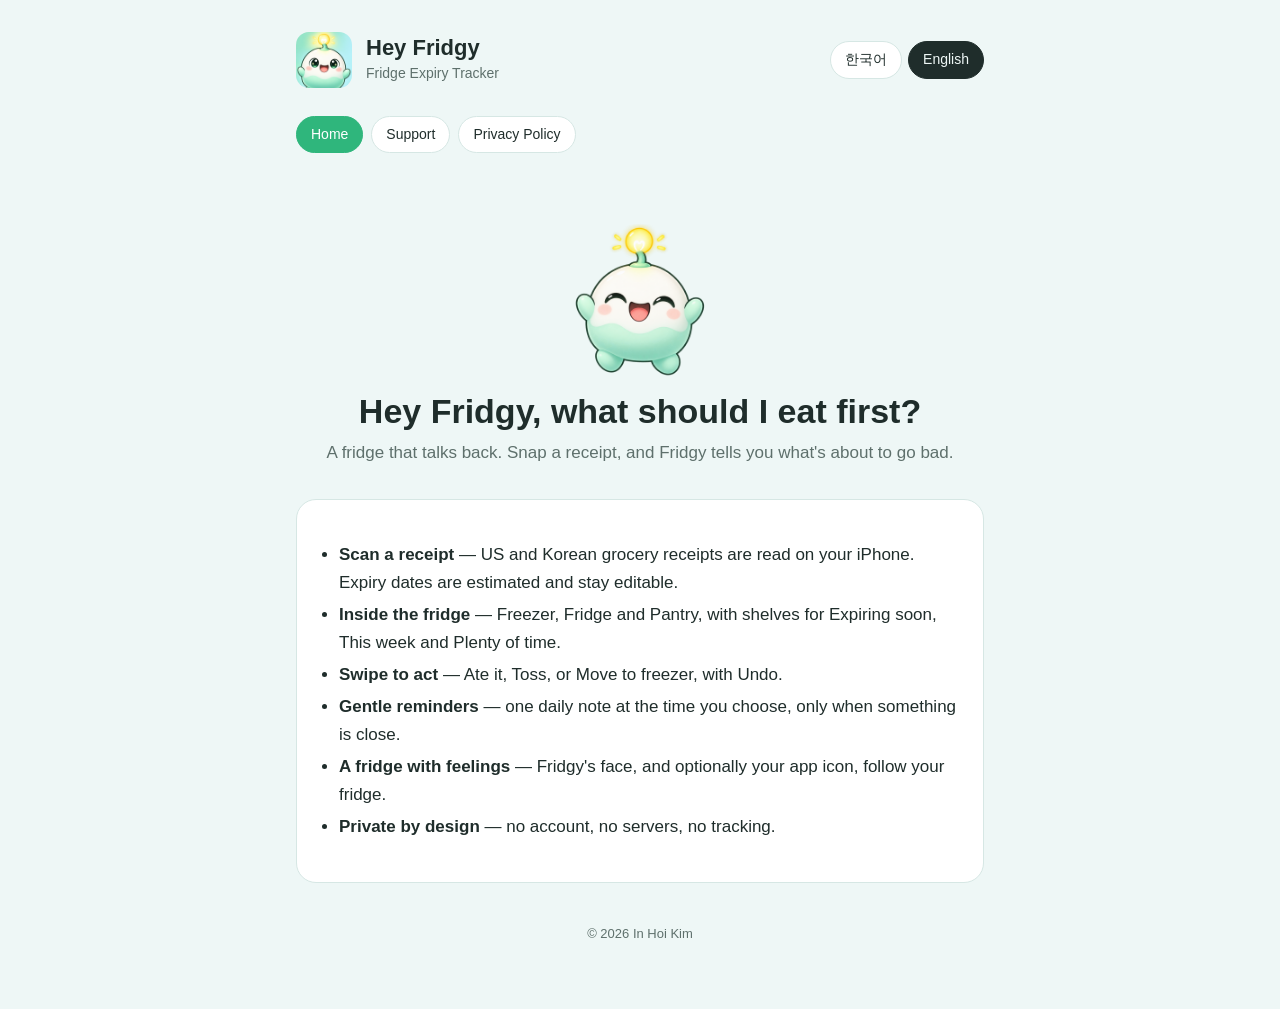
==== index.html @ ad00b65f "add heyfridgy support and privacy pages" ====
<!doctype html>
<html lang="en">
<head>
<meta charset="utf-8">
<meta name="viewport" content="width=device-width,initial-scale=1">
<title>Hey Fridgy</title>
<link rel="icon" href="icon.png">
<link rel="stylesheet" href="style.css">
<script src="lang.js" defer></script>
</head>
<body>
<div class="wrap">
<header>
<img src="icon.png" alt="">
<div><div class="name"><span class="en">Hey Fridgy</span><span class="ko">헤이프리지</span></div><div class="sub"><span class="en">Fridge Expiry Tracker</span><span class="ko">냉장고 유통기한 알리미</span></div></div>
<div class="lang"><button data-l="ko">한국어</button><button data-l="en">English</button></div>
</header>
<nav>
<a href="./" aria-current="page"><span class="en">Home</span><span class="ko">홈</span></a>
<a href="support.html"><span class="en">Support</span><span class="ko">고객지원</span></a>
<a href="privacy.html"><span class="en">Privacy Policy</span><span class="ko">개인정보 처리방침</span></a>
</nav>
<section class="hero">
<img src="fridgy.png" alt="Fridgy">
<h1><span class="en">Hey Fridgy, what should I eat first?</span><span class="ko">헤이프리지, 나 뭐부터 먹어야 돼?</span></h1>
<p><span class="en">A fridge that talks back. Snap a receipt, and Fridgy tells you what's about to go bad.</span><span class="ko">말하는 냉장고. 영수증만 찍으면 프리지가 곧 상할 음식을 알려줘요.</span></p>
</section>
<div class="card">
<ul class="en">
<li><b>Scan a receipt</b> — US and Korean grocery receipts are read on your iPhone. Expiry dates are estimated and stay editable.</li>
<li><b>Inside the fridge</b> — Freezer, Fridge and Pantry, with shelves for Expiring soon, This week and Plenty of time.</li>
<li><b>Swipe to act</b> — Ate it, Toss, or Move to freezer, with Undo.</li>
<li><b>Gentle reminders</b> — one daily note at the time you choose, only when something is close.</li>
<li><b>A fridge with feelings</b> — Fridgy's face, and optionally your app icon, follow your fridge.</li>
<li><b>Private by design</b> — no account, no servers, no tracking.</li>
</ul>
<ul class="ko">
<li><b>영수증 스캔</b> — 한국·미국 마트 영수증을 아이폰 안에서 읽어요. 유통기한은 자동 계산되고 수정할 수 있어요.</li>
<li><b>냉장고 속 그대로</b> — 냉동·냉장·실온 칸과 곧 상함·이번 주·여유 선반.</li>
<li><b>밀어서 정리</b> — 다 먹음, 버림, 냉동실로. 되돌리기도 돼요.</li>
<li><b>부드러운 알림</b> — 원하는 시간에 하루 한 번, 곧 상할 게 있을 때만.</li>
<li><b>감정 있는 냉장고</b> — 냉장고 상태에 따라 프리지 표정과 앱 아이콘(선택)이 바뀌어요.</li>
<li><b>내 폰에만</b> — 계정도, 서버도, 추적도 없어요.</li>
</ul>
</div>
<footer>© 2026 In Hoi Kim</footer>
</div>
</body>
</html>
---- style.css ----
:root{--bg:#EEF7F6;--surface:#FFFFFF;--primary:#2FB67C;--primary-deep:#1E8A5C;--text:#1F2D2B;--text-2:#5E706C;--line:#D6E7E4;--frost:#DDF1F3}
@media (prefers-color-scheme:dark){:root{--bg:#0F1A19;--surface:#1A2826;--primary:#3FCB8E;--primary-deep:#2FB67C;--text:#EAF4F2;--text-2:#9DB1AD;--line:#263633;--frost:#172A2C}}
*{box-sizing:border-box}
html{-webkit-text-size-adjust:100%}
body{margin:0;background:var(--bg);color:var(--text);font:17px/1.65 ui-rounded,-apple-system,BlinkMacSystemFont,"Apple SD Gothic Neo","Segoe UI",sans-serif}
a{color:var(--primary-deep)}
@media (prefers-color-scheme:dark){a{color:var(--primary)}}
.wrap{max-width:720px;margin:0 auto;padding:32px 16px 64px}
header{display:flex;align-items:center;gap:14px;margin-bottom:28px}
header img{width:56px;height:56px;border-radius:13px}
header .name{font-weight:800;font-size:22px;line-height:1.2}
header .sub{color:var(--text-2);font-size:14px}
nav{display:flex;gap:8px;flex-wrap:wrap;margin-bottom:24px}
nav a,.lang button{border:1px solid var(--line);background:var(--surface);color:var(--text);text-decoration:none;border-radius:999px;padding:6px 14px;font:inherit;font-size:14px;cursor:pointer}
nav a[aria-current]{background:var(--primary);border-color:var(--primary);color:#fff}
.lang{display:flex;gap:6px;margin-left:auto}
.lang button[aria-pressed=true]{background:var(--text);color:var(--bg);border-color:var(--text)}
.card{background:var(--surface);border:1px solid var(--line);border-radius:20px;padding:24px 22px;margin-bottom:16px}
h1{font-size:28px;line-height:1.25;margin:0 0 6px}
h2{font-size:19px;margin:28px 0 8px}
.card h2:first-child{margin-top:0}
.muted{color:var(--text-2);font-size:14px}
ul{padding-left:20px}
li{margin:4px 0}
.hero{text-align:center;padding:24px 0 8px}
.hero img{width:180px;height:auto}
.hero h1{font-size:34px}
.hero p{color:var(--text-2);margin:4px 0 24px}
.btn{display:inline-block;background:var(--primary);color:#fff !important;text-decoration:none;font-weight:700;border-radius:999px;padding:12px 24px}
footer{margin-top:40px;color:var(--text-2);font-size:13px;text-align:center}
[lang=ko] .en,[lang=en] .ko{display:none}
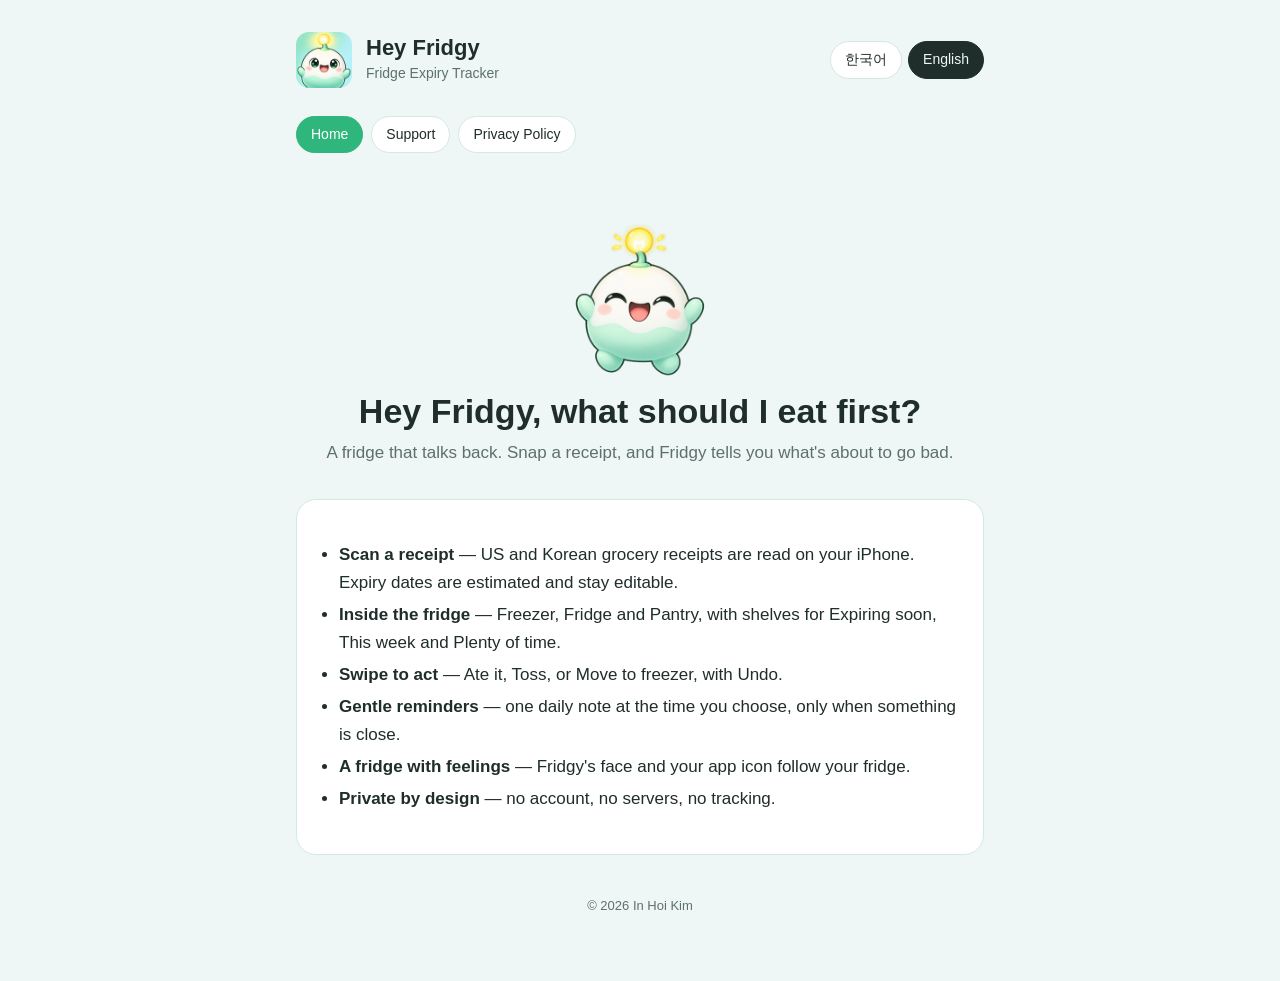
==== commit 8f87ec7d: "update icon faq for always-on mood icons" ====
--- a/index.html
+++ b/index.html
@@ -31,7 +31,7 @@
 <li><b>Inside the fridge</b> — Freezer, Fridge and Pantry, with shelves for Expiring soon, This week and Plenty of time.</li>
 <li><b>Swipe to act</b> — Ate it, Toss, or Move to freezer, with Undo.</li>
 <li><b>Gentle reminders</b> — one daily note at the time you choose, only when something is close.</li>
-<li><b>A fridge with feelings</b> — Fridgy's face, and optionally your app icon, follow your fridge.</li>
+<li><b>A fridge with feelings</b> — Fridgy's face and your app icon follow your fridge.</li>
 <li><b>Private by design</b> — no account, no servers, no tracking.</li>
 </ul>
 <ul class="ko">
@@ -39,7 +39,7 @@
 <li><b>냉장고 속 그대로</b> — 냉동·냉장·실온 칸과 곧 상함·이번 주·여유 선반.</li>
 <li><b>밀어서 정리</b> — 다 먹음, 버림, 냉동실로. 되돌리기도 돼요.</li>
 <li><b>부드러운 알림</b> — 원하는 시간에 하루 한 번, 곧 상할 게 있을 때만.</li>
-<li><b>감정 있는 냉장고</b> — 냉장고 상태에 따라 프리지 표정과 앱 아이콘(선택)이 바뀌어요.</li>
+<li><b>감정 있는 냉장고</b> — 냉장고 상태에 따라 프리지 표정과 앱 아이콘이 바뀌어요.</li>
 <li><b>내 폰에만</b> — 계정도, 서버도, 추적도 없어요.</li>
 </ul>
 </div>
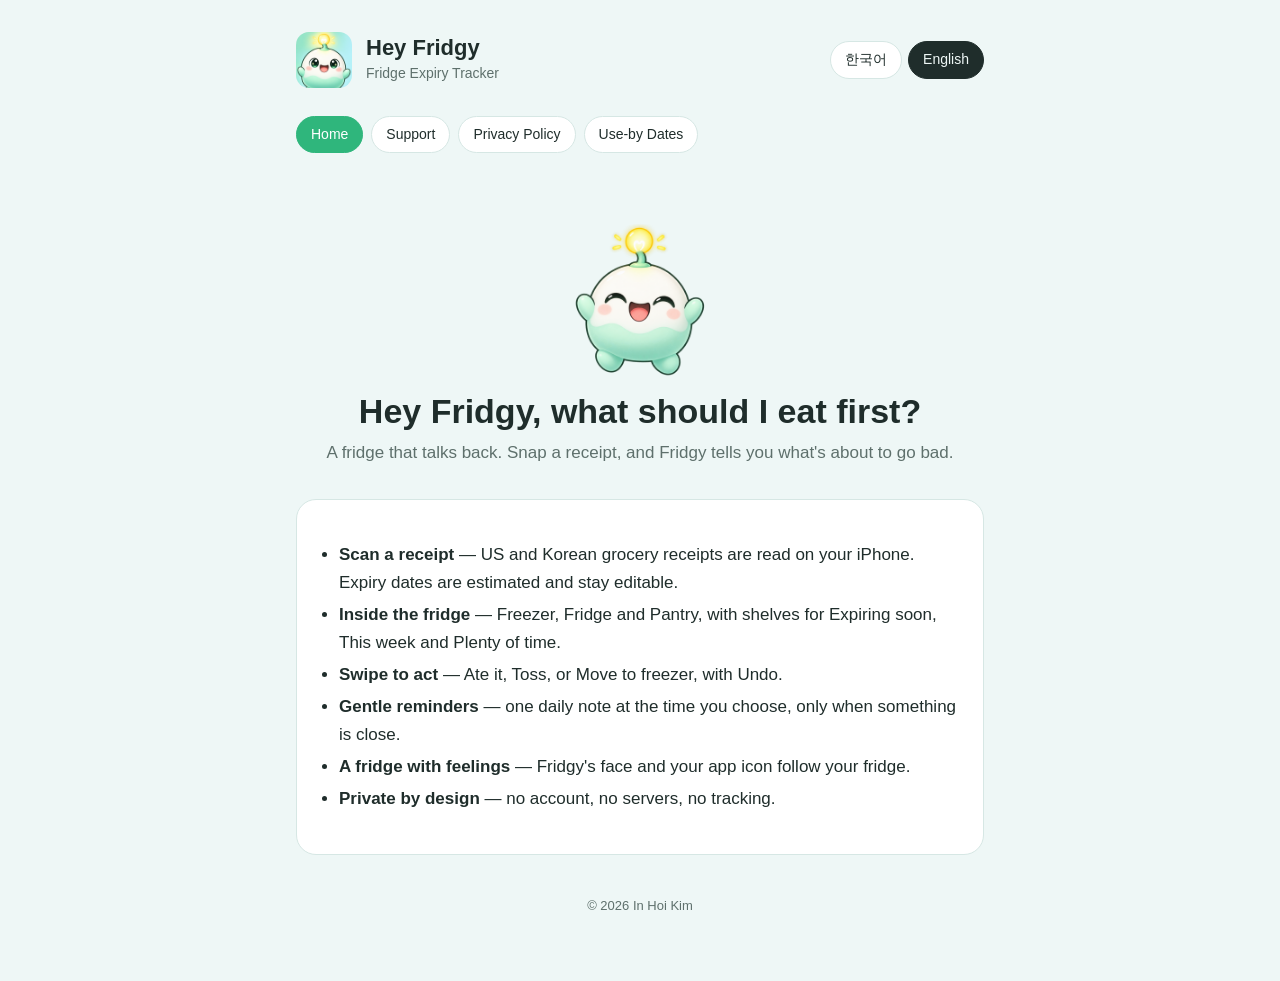
==== commit 353dd062: "add use-by dates page with sources and disclaimer" ====
--- a/index.html
+++ b/index.html
@@ -19,6 +19,7 @@
 <a href="./" aria-current="page"><span class="en">Home</span><span class="ko">홈</span></a>
 <a href="support.html"><span class="en">Support</span><span class="ko">고객지원</span></a>
 <a href="privacy.html"><span class="en">Privacy Policy</span><span class="ko">개인정보 처리방침</span></a>
+<a href="dates.html"><span class="en">Use-by Dates</span><span class="ko">유통기한 안내</span></a>
 </nav>
 <section class="hero">
 <img src="fridgy.png" alt="Fridgy">
